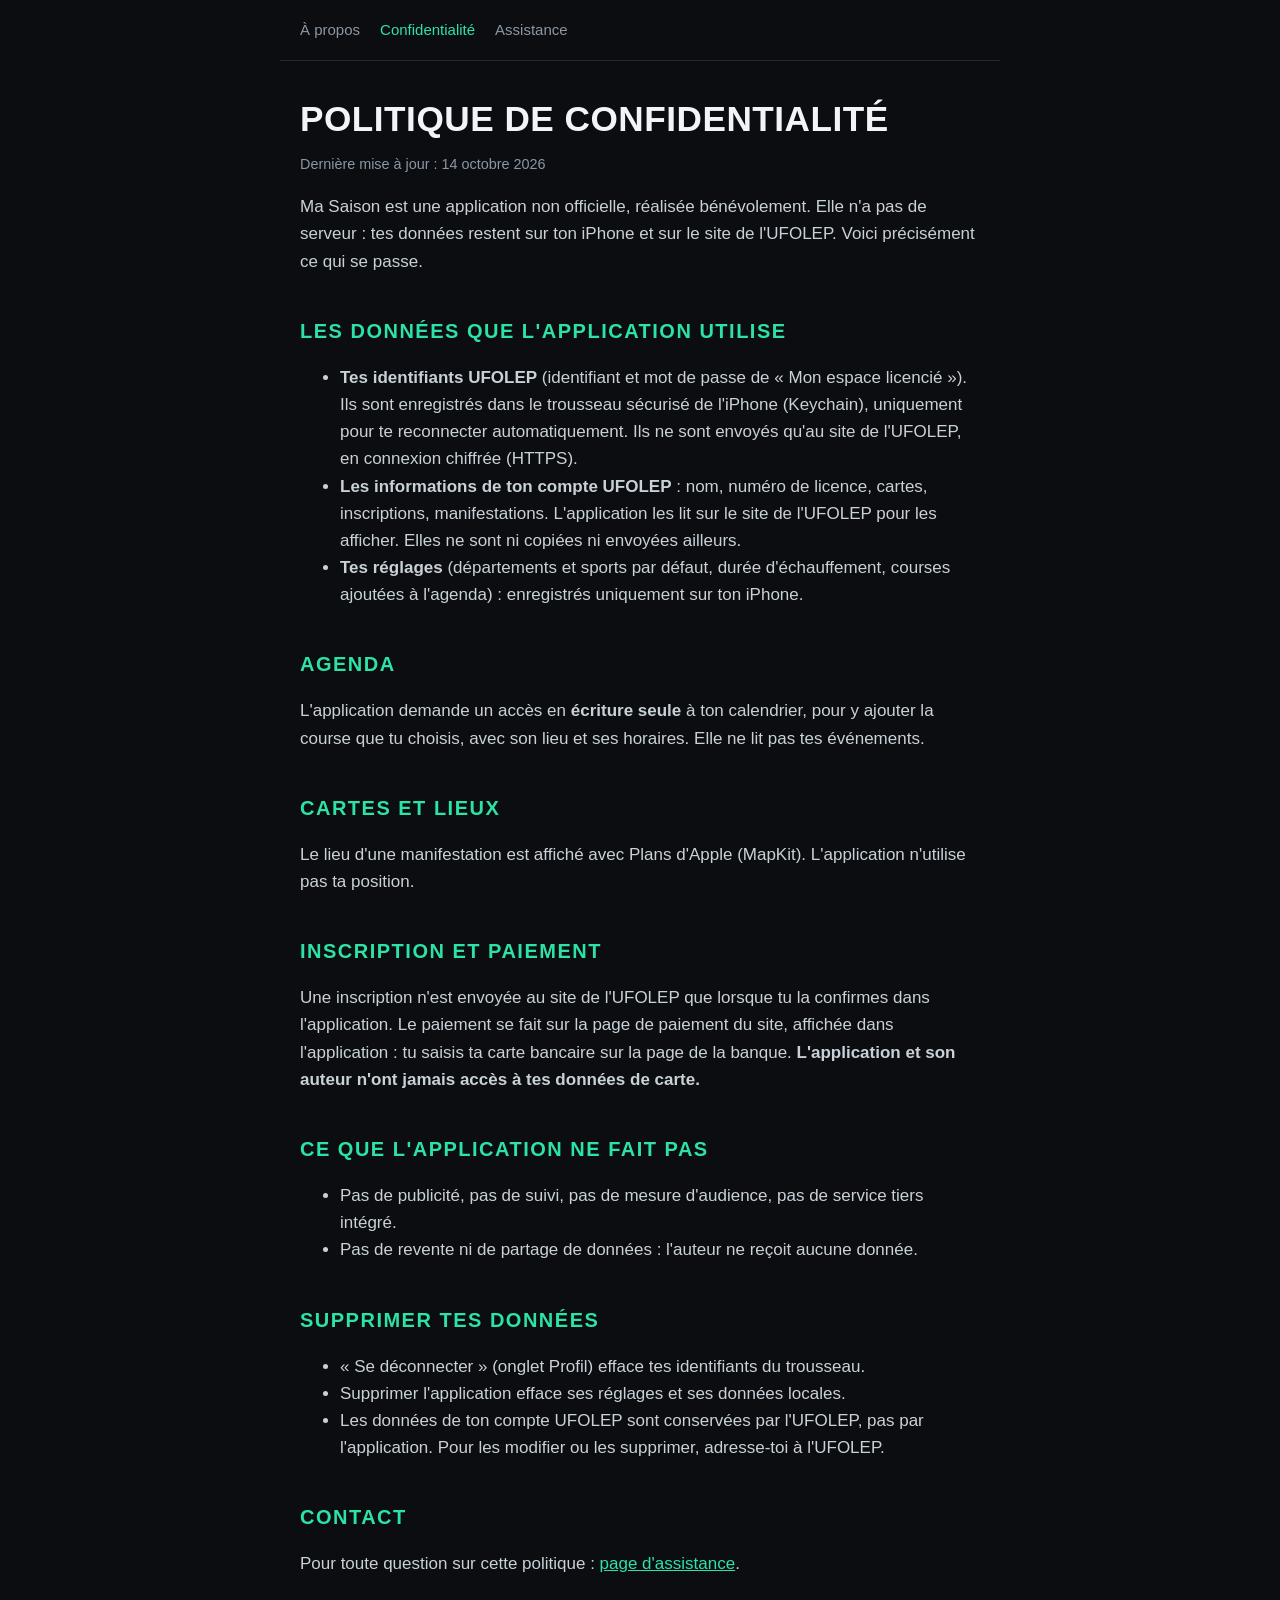
==== docs/confidentialite.html @ f8cac0db "Ma Saison : refonte, inscription et paiement, pages À propos - Renommage UfolepMobile -> MaSaison, i" ====
<!doctype html>
<html lang="fr">
<head>
<meta charset="utf-8">
<meta name="viewport" content="width=device-width, initial-scale=1">
<title>Ma Saison – Politique de confidentialité</title>
<link rel="stylesheet" href="style.css">
</head>
<body>
<nav aria-label="Navigation">
  <a href="index.html">À propos</a>
  <a href="confidentialite.html" aria-current="page">Confidentialité</a>
  <a href="assistance.html">Assistance</a>
</nav>
<main>
  <h1>Politique de confidentialité</h1>
  <p class="muted">Dernière mise à jour : 14 octobre 2026</p>

  <p>Ma Saison est une application non officielle, réalisée bénévolement. Elle n'a pas de serveur : tes données restent sur ton iPhone et sur le site de l'UFOLEP. Voici précisément ce qui se passe.</p>

  <h2>Les données que l'application utilise</h2>
  <ul>
    <li><strong>Tes identifiants UFOLEP</strong> (identifiant et mot de passe de « Mon espace licencié »). Ils sont enregistrés dans le trousseau sécurisé de l'iPhone (Keychain), uniquement pour te reconnecter automatiquement. Ils ne sont envoyés qu'au site de l'UFOLEP, en connexion chiffrée (HTTPS).</li>
    <li><strong>Les informations de ton compte UFOLEP</strong> : nom, numéro de licence, cartes, inscriptions, manifestations. L'application les lit sur le site de l'UFOLEP pour les afficher. Elles ne sont ni copiées ni envoyées ailleurs.</li>
    <li><strong>Tes réglages</strong> (départements et sports par défaut, durée d'échauffement, courses ajoutées à l'agenda) : enregistrés uniquement sur ton iPhone.</li>
  </ul>

  <h2>Agenda</h2>
  <p>L'application demande un accès en <strong>écriture seule</strong> à ton calendrier, pour y ajouter la course que tu choisis, avec son lieu et ses horaires. Elle ne lit pas tes événements.</p>

  <h2>Cartes et lieux</h2>
  <p>Le lieu d'une manifestation est affiché avec Plans d'Apple (MapKit). L'application n'utilise pas ta position.</p>

  <h2>Inscription et paiement</h2>
  <p>Une inscription n'est envoyée au site de l'UFOLEP que lorsque tu la confirmes dans l'application. Le paiement se fait sur la page de paiement du site, affichée dans l'application : tu saisis ta carte bancaire sur la page de la banque. <strong>L'application et son auteur n'ont jamais accès à tes données de carte.</strong></p>

  <h2>Ce que l'application ne fait pas</h2>
  <ul>
    <li>Pas de publicité, pas de suivi, pas de mesure d'audience, pas de service tiers intégré.</li>
    <li>Pas de revente ni de partage de données : l'auteur ne reçoit aucune donnée.</li>
  </ul>

  <h2>Supprimer tes données</h2>
  <ul>
    <li>« Se déconnecter » (onglet Profil) efface tes identifiants du trousseau.</li>
    <li>Supprimer l'application efface ses réglages et ses données locales.</li>
    <li>Les données de ton compte UFOLEP sont conservées par l'UFOLEP, pas par l'application. Pour les modifier ou les supprimer, adresse-toi à l'UFOLEP.</li>
  </ul>

  <h2>Contact</h2>
  <p>Pour toute question sur cette politique : <a href="assistance.html">page d'assistance</a>.</p>
</main>
</body>
</html>
---- docs/style.css ----
:root { color-scheme: dark; --bg:#0B0D10; --surface:#14181D; --line:#232A32; --text:#F2F5F7; --soft:#C9D1D8; --muted:#8C97A3; --accent:#2DE2A6; }
* { box-sizing: border-box; }
body { margin:0; background:var(--bg); color:var(--text); font:17px/1.6 -apple-system, "Helvetica Neue", Arial, sans-serif; }
main { max-width:720px; margin:0 auto; padding:32px 20px 64px; }
nav { display:flex; gap:20px; flex-wrap:wrap; padding:18px 20px; max-width:720px; margin:0 auto; border-bottom:1px solid var(--line); font-size:15px; }
nav a { color:var(--muted); text-decoration:none; }
nav a[aria-current="page"], nav a:hover { color:var(--accent); }
h1 { font-size:2.2rem; line-height:1.1; margin:.2em 0 .4em; text-transform:uppercase; letter-spacing:.5px; }
h2 { font-size:1.25rem; margin:2em 0 .4em; text-transform:uppercase; letter-spacing:1.5px; color:var(--accent); }
p, li { color:var(--soft); }
a { color:var(--accent); }
.note { background:var(--surface); border:1px solid var(--line); border-radius:16px; padding:14px 18px; }
.muted { color:var(--muted); font-size:.9rem; }
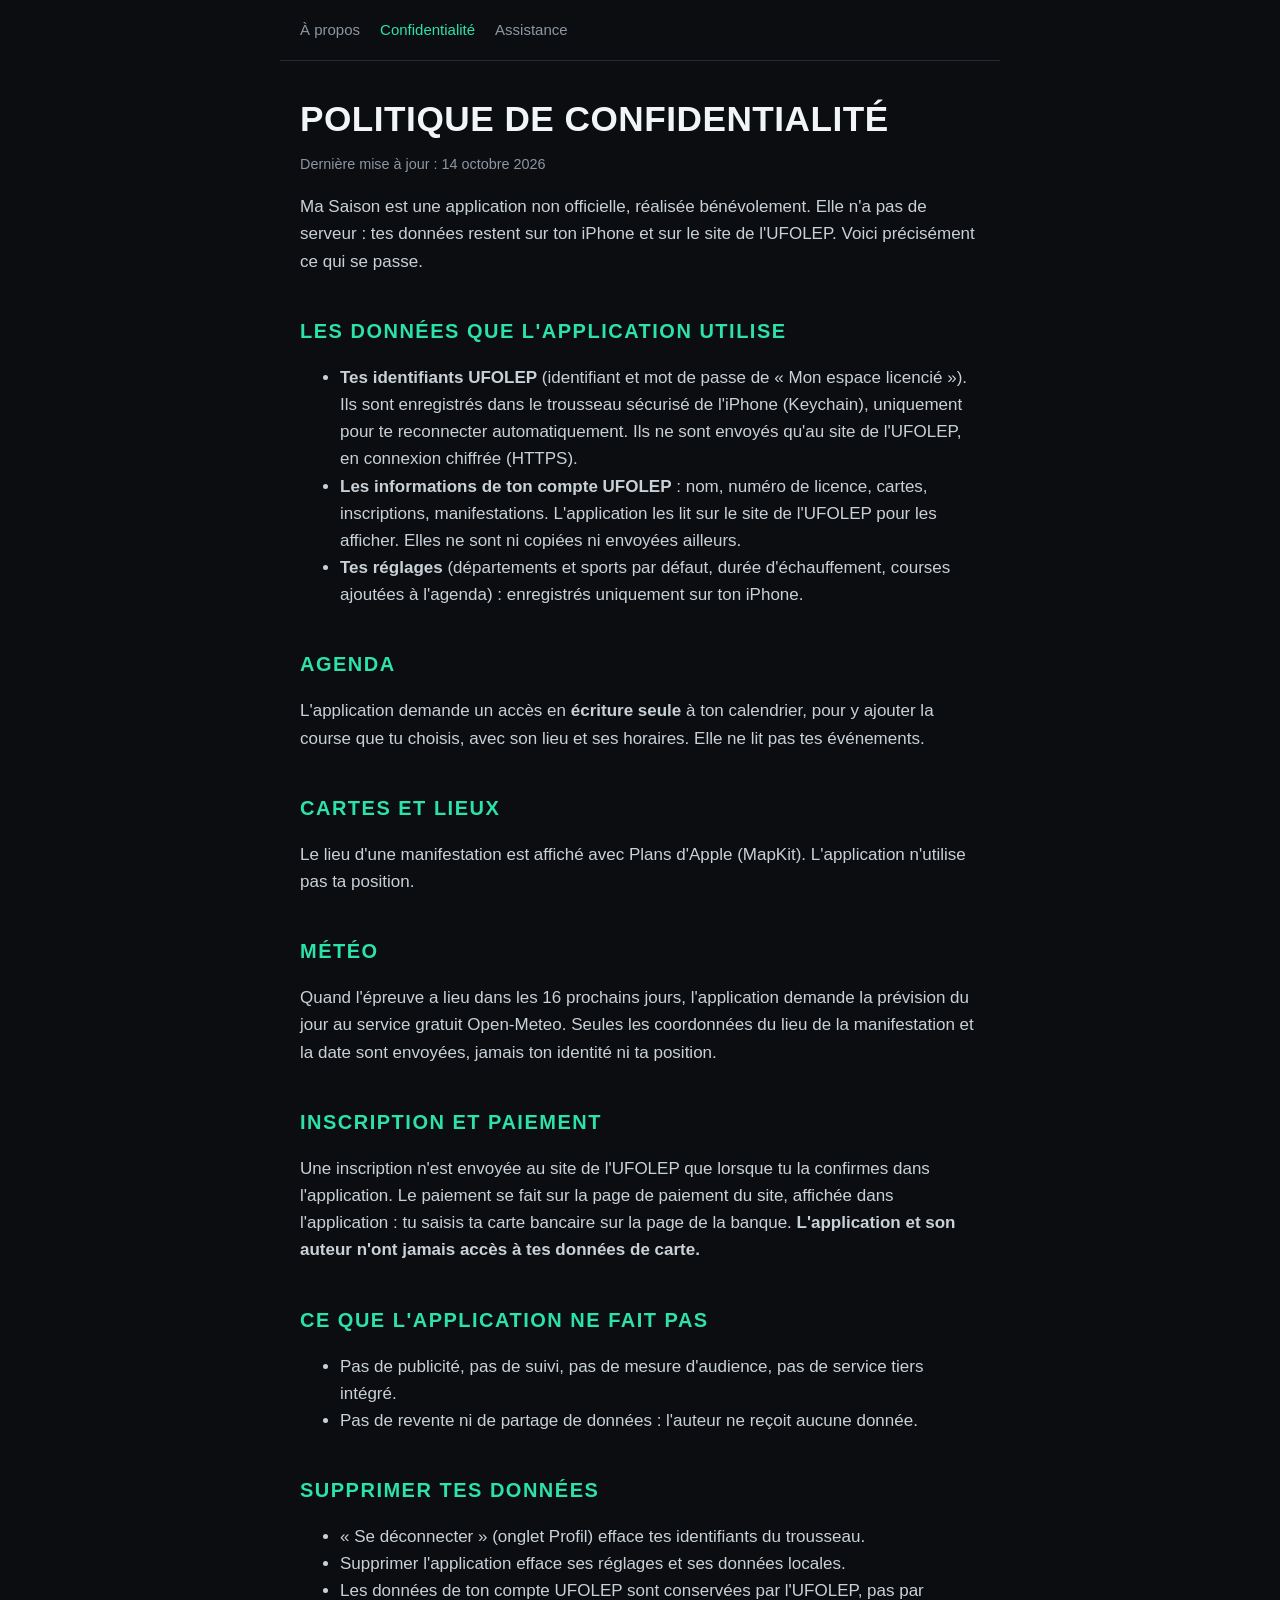
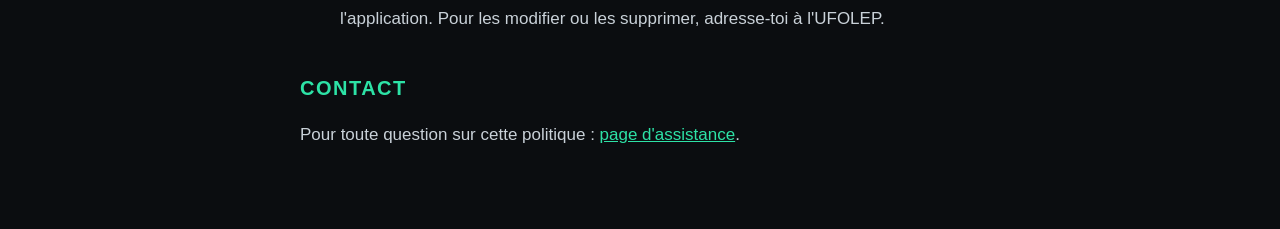
==== commit 69b42abb: "Manifestation : météo du jour de l'épreuve (Open-Meteo) quand disponible Co-Authored-By: Claude Sonn" ====
--- a/docs/confidentialite.html
+++ b/docs/confidentialite.html
@@ -31,6 +31,9 @@
   <h2>Cartes et lieux</h2>
   <p>Le lieu d'une manifestation est affiché avec Plans d'Apple (MapKit). L'application n'utilise pas ta position.</p>
 
+  <h2>Météo</h2>
+  <p>Quand l'épreuve a lieu dans les 16 prochains jours, l'application demande la prévision du jour au service gratuit Open-Meteo. Seules les coordonnées du lieu de la manifestation et la date sont envoyées, jamais ton identité ni ta position.</p>
+
   <h2>Inscription et paiement</h2>
   <p>Une inscription n'est envoyée au site de l'UFOLEP que lorsque tu la confirmes dans l'application. Le paiement se fait sur la page de paiement du site, affichée dans l'application : tu saisis ta carte bancaire sur la page de la banque. <strong>L'application et son auteur n'ont jamais accès à tes données de carte.</strong></p>
 
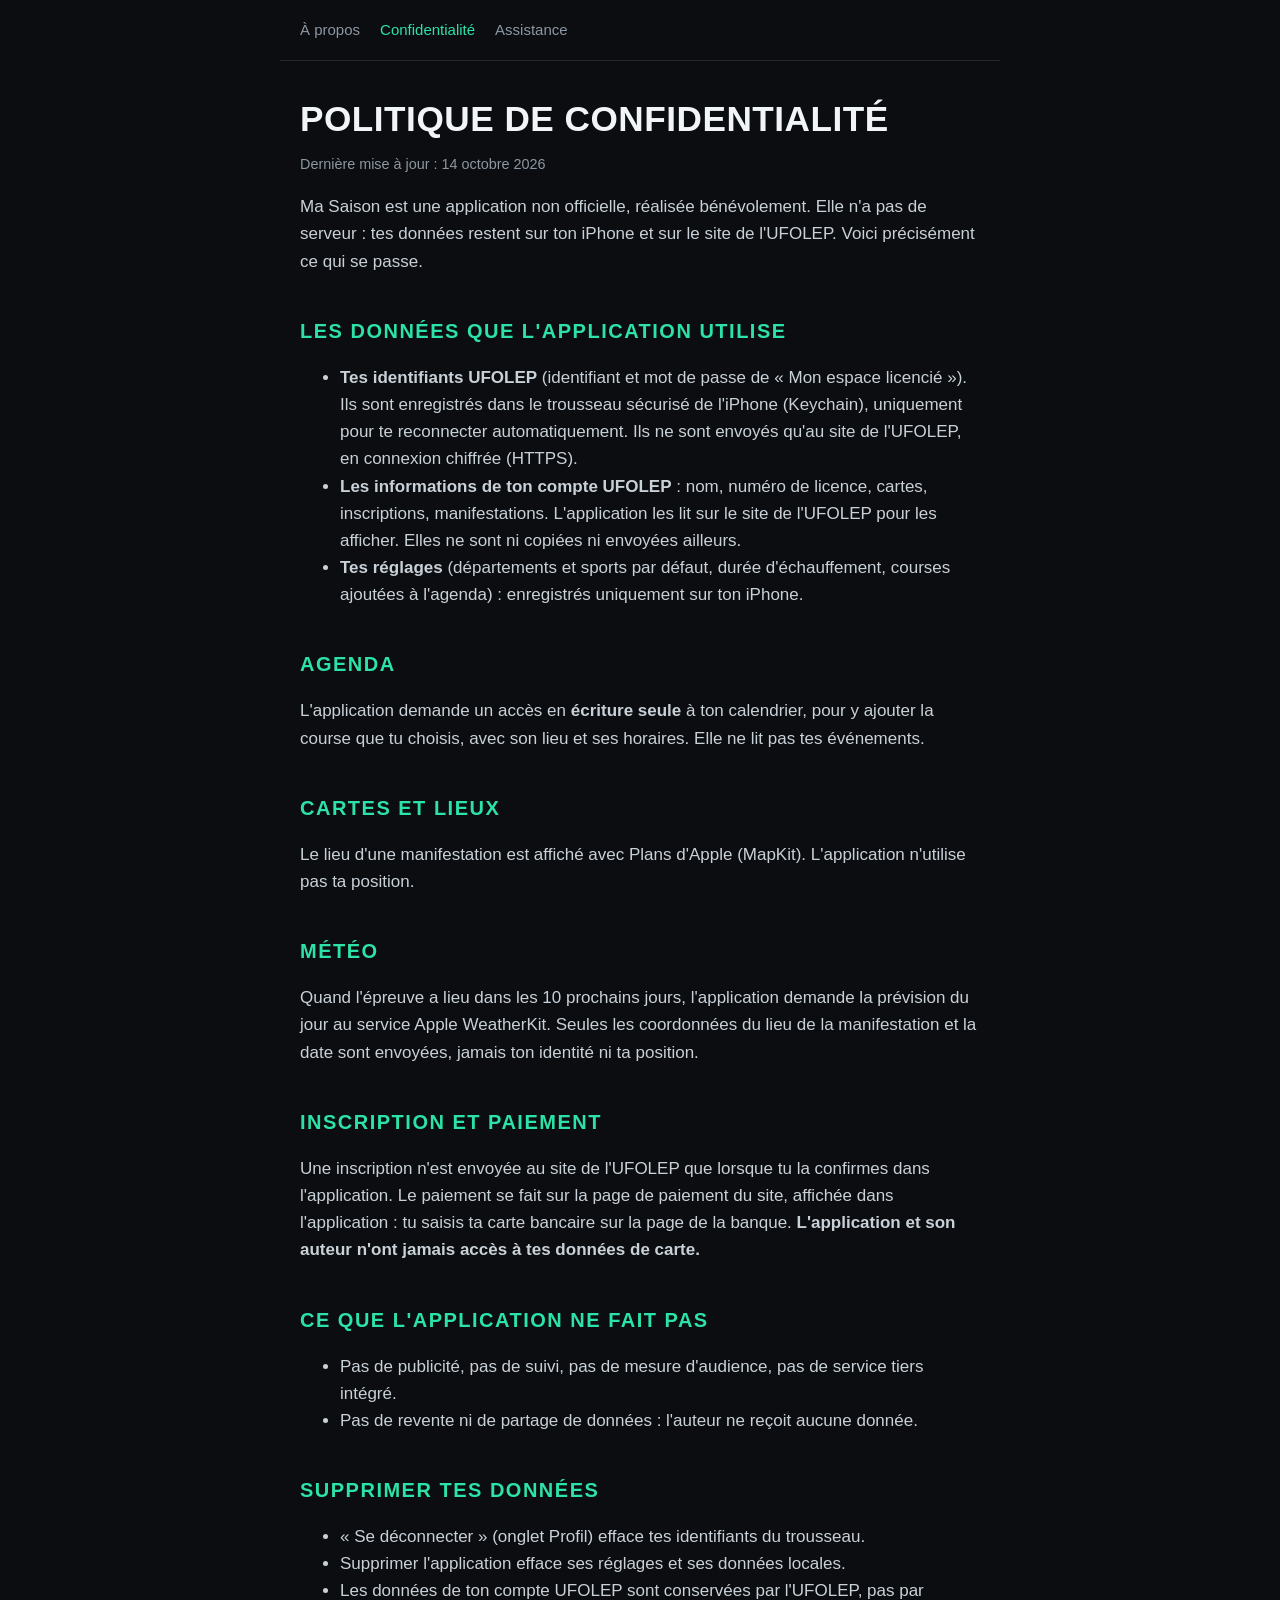
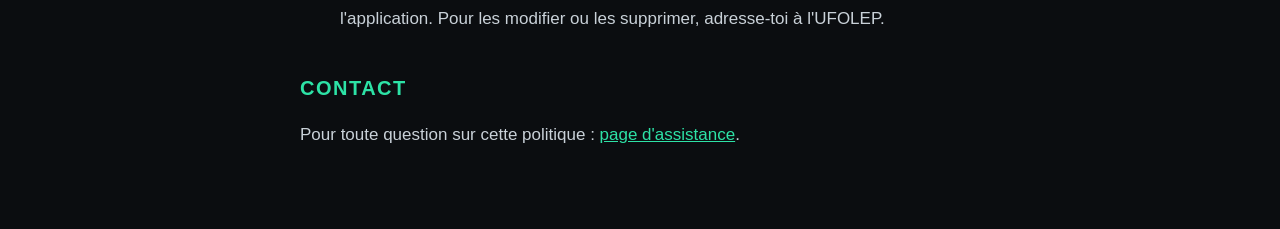
==== commit 6a8a1f61: "Météo : passage à WeatherKit (Apple), attribution et entitlement Co-Authored-By: Claude Sonnet 5.5 <" ====
--- a/docs/confidentialite.html
+++ b/docs/confidentialite.html
@@ -32,7 +32,7 @@
   <p>Le lieu d'une manifestation est affiché avec Plans d'Apple (MapKit). L'application n'utilise pas ta position.</p>
 
   <h2>Météo</h2>
-  <p>Quand l'épreuve a lieu dans les 16 prochains jours, l'application demande la prévision du jour au service gratuit Open-Meteo. Seules les coordonnées du lieu de la manifestation et la date sont envoyées, jamais ton identité ni ta position.</p>
+  <p>Quand l'épreuve a lieu dans les 10 prochains jours, l'application demande la prévision du jour au service Apple WeatherKit. Seules les coordonnées du lieu de la manifestation et la date sont envoyées, jamais ton identité ni ta position.</p>
 
   <h2>Inscription et paiement</h2>
   <p>Une inscription n'est envoyée au site de l'UFOLEP que lorsque tu la confirmes dans l'application. Le paiement se fait sur la page de paiement du site, affichée dans l'application : tu saisis ta carte bancaire sur la page de la banque. <strong>L'application et son auteur n'ont jamais accès à tes données de carte.</strong></p>
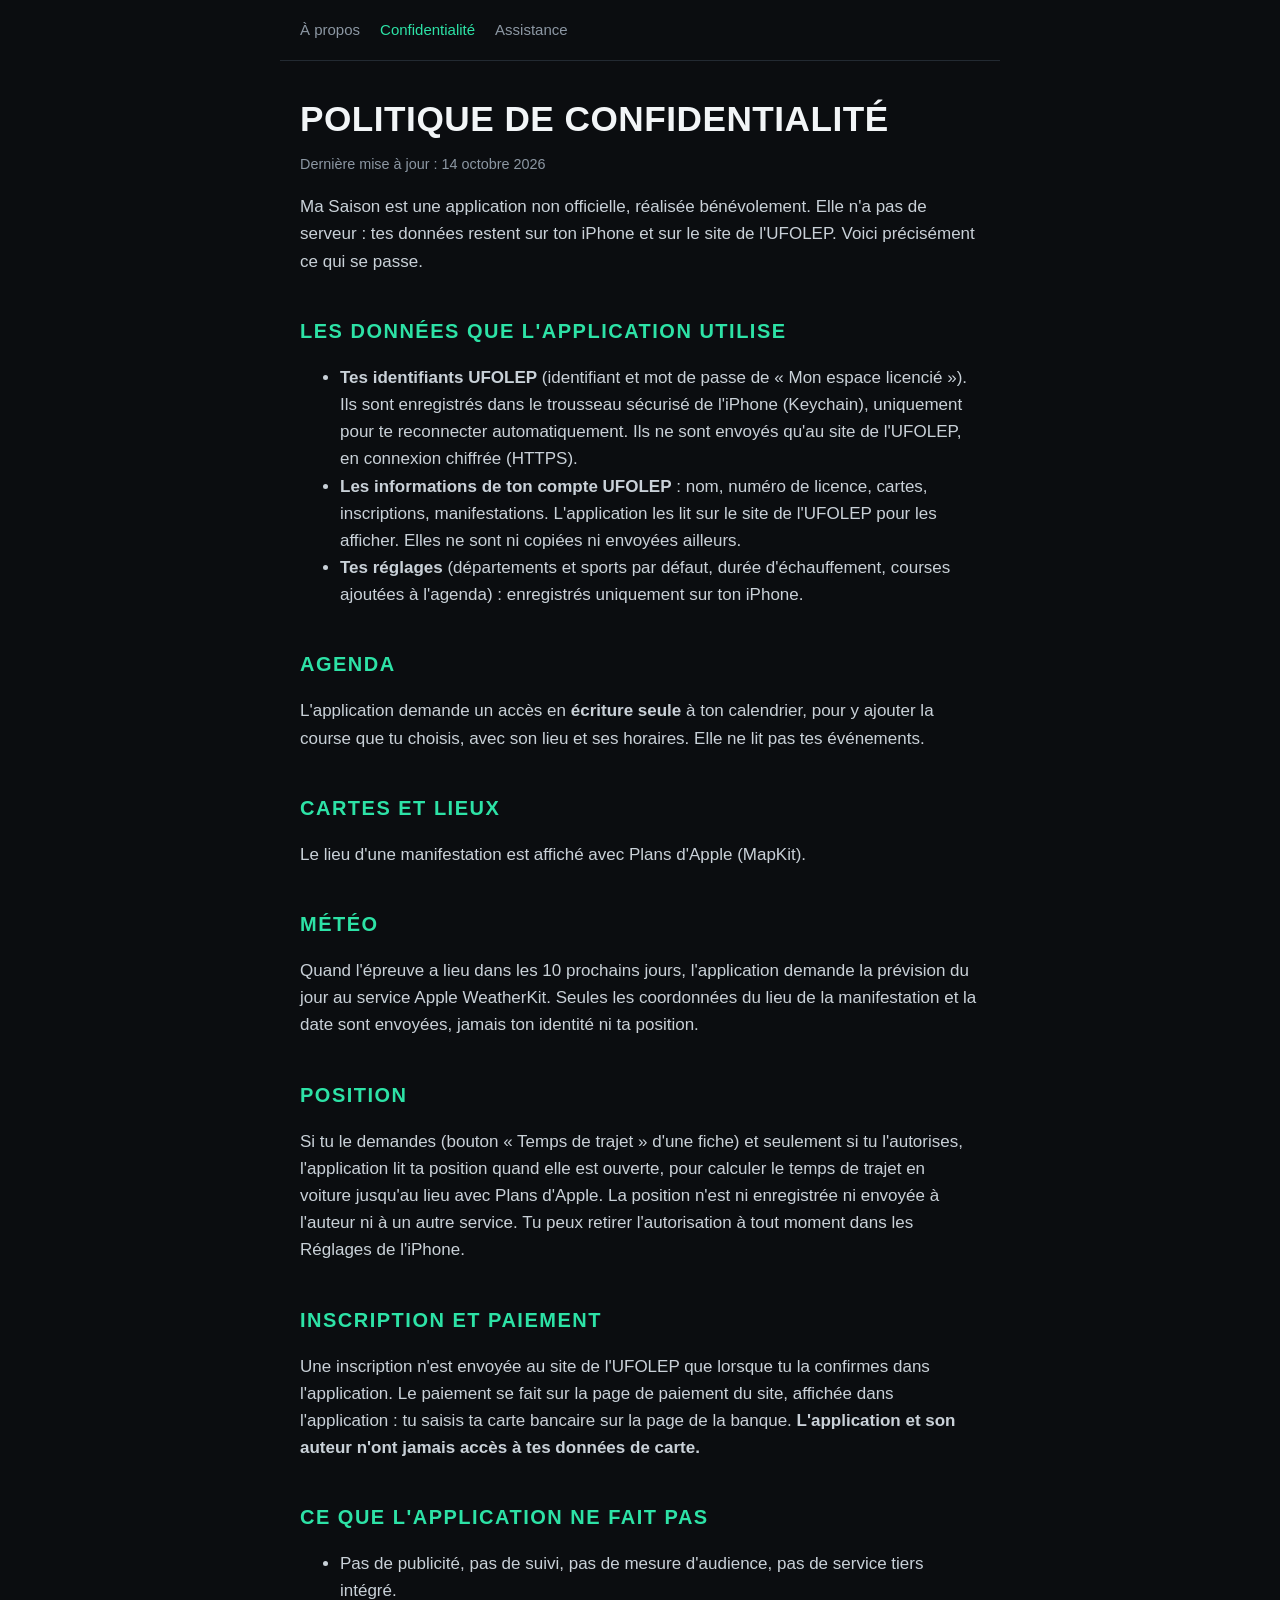
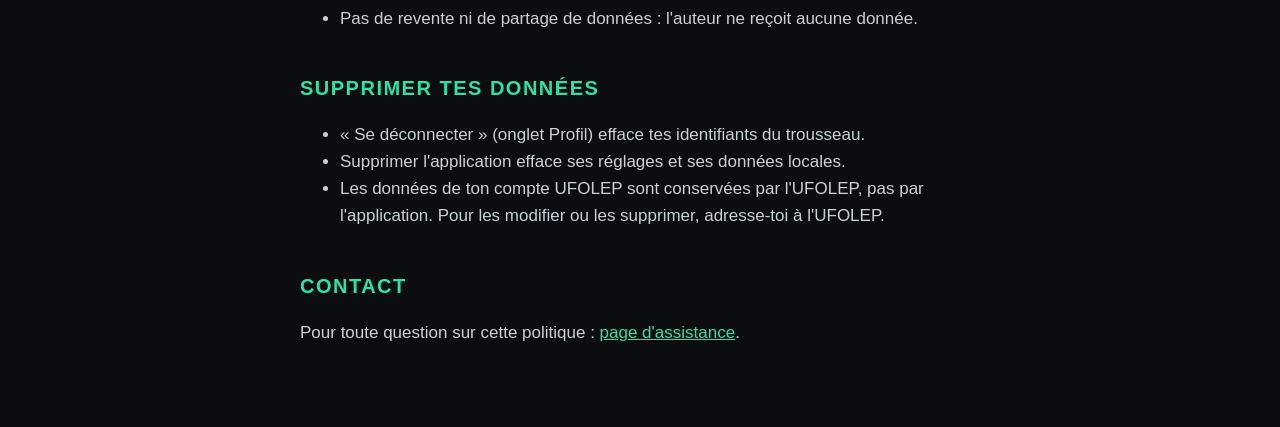
==== commit dbd7352f: "Fiche course : temps de trajet en voiture depuis ma position (#5) Co-Authored-By: Claude Sonnet 5.5 " ====
--- a/docs/confidentialite.html
+++ b/docs/confidentialite.html
@@ -29,10 +29,13 @@
   <p>L'application demande un accès en <strong>écriture seule</strong> à ton calendrier, pour y ajouter la course que tu choisis, avec son lieu et ses horaires. Elle ne lit pas tes événements.</p>
 
   <h2>Cartes et lieux</h2>
-  <p>Le lieu d'une manifestation est affiché avec Plans d'Apple (MapKit). L'application n'utilise pas ta position.</p>
+  <p>Le lieu d'une manifestation est affiché avec Plans d'Apple (MapKit).</p>
 
   <h2>Météo</h2>
   <p>Quand l'épreuve a lieu dans les 10 prochains jours, l'application demande la prévision du jour au service Apple WeatherKit. Seules les coordonnées du lieu de la manifestation et la date sont envoyées, jamais ton identité ni ta position.</p>
+
+  <h2>Position</h2>
+  <p>Si tu le demandes (bouton « Temps de trajet » d'une fiche) et seulement si tu l'autorises, l'application lit ta position quand elle est ouverte, pour calculer le temps de trajet en voiture jusqu'au lieu avec Plans d'Apple. La position n'est ni enregistrée ni envoyée à l'auteur ni à un autre service. Tu peux retirer l'autorisation à tout moment dans les Réglages de l'iPhone.</p>
 
   <h2>Inscription et paiement</h2>
   <p>Une inscription n'est envoyée au site de l'UFOLEP que lorsque tu la confirmes dans l'application. Le paiement se fait sur la page de paiement du site, affichée dans l'application : tu saisis ta carte bancaire sur la page de la banque. <strong>L'application et son auteur n'ont jamais accès à tes données de carte.</strong></p>
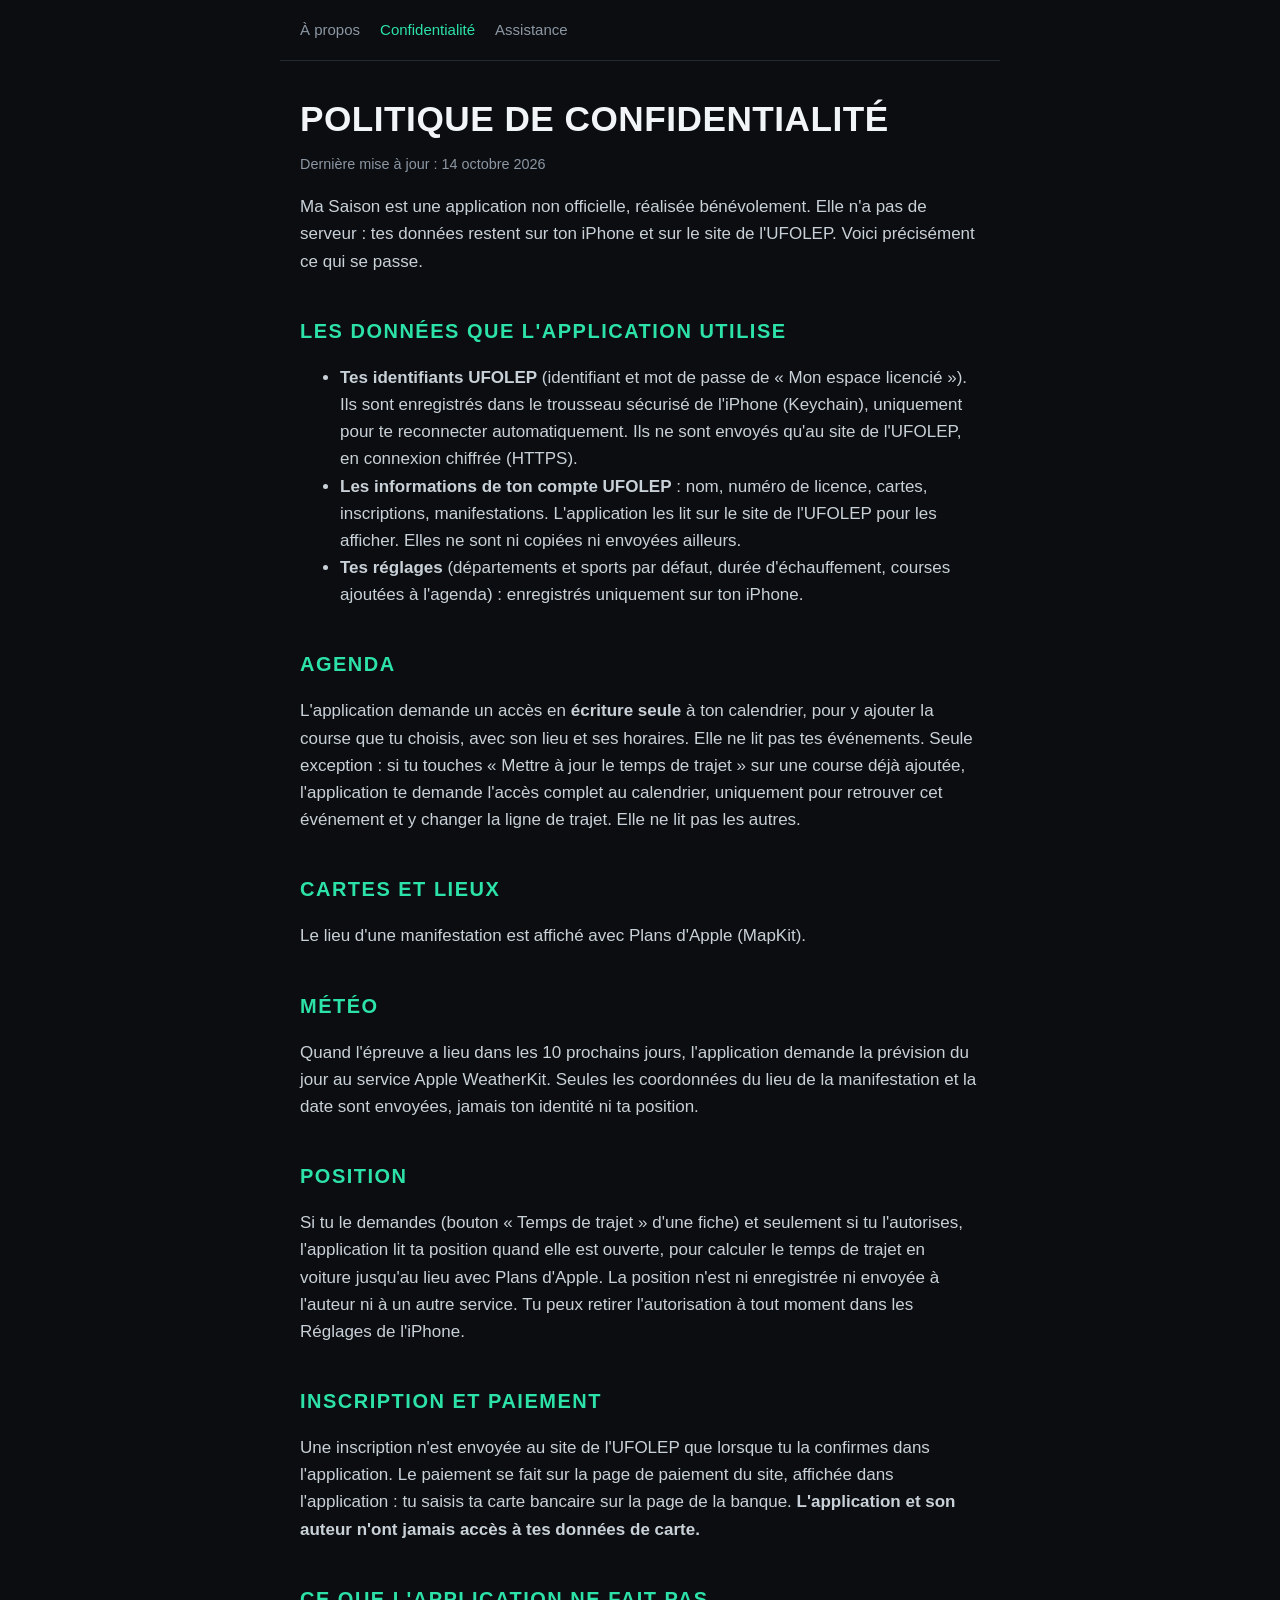
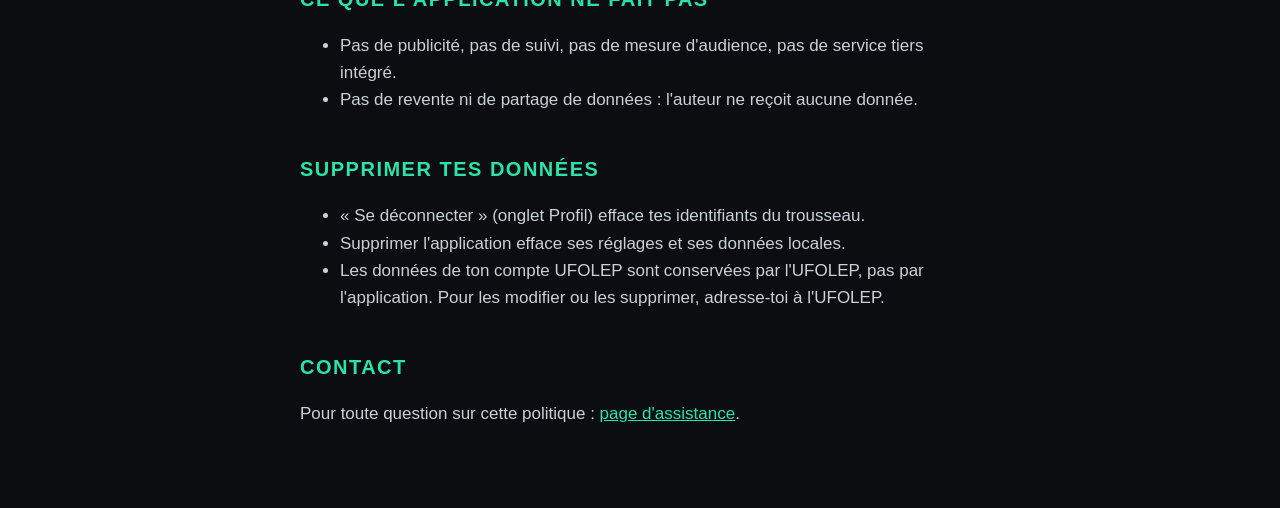
==== commit bcf83ec5: "Agenda : temps de trajet dans l'événement et option de mise à jour Co-Authored-By: Claude Sonnet 5.5" ====
--- a/docs/confidentialite.html
+++ b/docs/confidentialite.html
@@ -26,7 +26,7 @@
   </ul>
 
   <h2>Agenda</h2>
-  <p>L'application demande un accès en <strong>écriture seule</strong> à ton calendrier, pour y ajouter la course que tu choisis, avec son lieu et ses horaires. Elle ne lit pas tes événements.</p>
+  <p>L'application demande un accès en <strong>écriture seule</strong> à ton calendrier, pour y ajouter la course que tu choisis, avec son lieu et ses horaires. Elle ne lit pas tes événements. Seule exception : si tu touches « Mettre à jour le temps de trajet » sur une course déjà ajoutée, l'application te demande l'accès complet au calendrier, uniquement pour retrouver cet événement et y changer la ligne de trajet. Elle ne lit pas les autres.</p>
 
   <h2>Cartes et lieux</h2>
   <p>Le lieu d'une manifestation est affiché avec Plans d'Apple (MapKit).</p>
